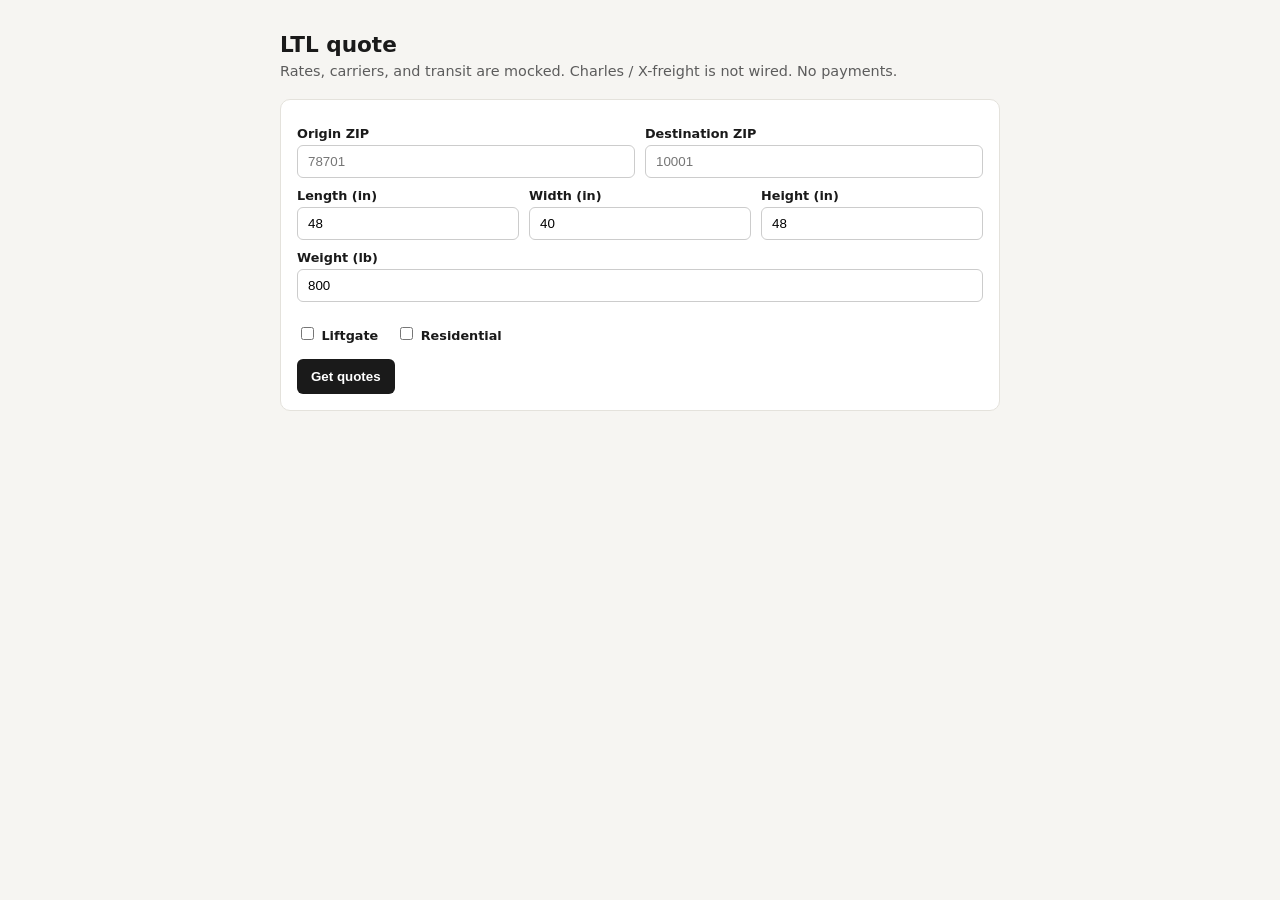
==== index.html @ f281b74c "Add quote form UI only (wires quotes.js and book.js)." ====
<!DOCTYPE html>
<html lang="en">
<head>
  <meta charset="utf-8">
  <meta name="viewport" content="width=device-width, initial-scale=1">
  <title>LTL quote</title>
  <style>
    :root { font-family: ui-sans-serif, system-ui, sans-serif; color: #1a1a1a; background: #f6f5f2; }
    body { max-width: 720px; margin: 32px auto; padding: 0 16px; }
    h1 { font-size: 1.35rem; font-weight: 650; margin: 0 0 6px; }
    .note { color: #5c5c5c; font-size: 0.9rem; margin: 0 0 20px; }
    form, .card { background: #fff; border: 1px solid #e4e2dc; border-radius: 10px; padding: 16px; }
    label { display: block; font-size: 0.8rem; font-weight: 600; margin: 10px 0 4px; }
    input[type=text], input[type=number] { width: 100%; box-sizing: border-box; padding: 8px 10px; border: 1px solid #ccc; border-radius: 6px; }
    .row { display: grid; grid-template-columns: 1fr 1fr; gap: 10px; }
    .dims { display: grid; grid-template-columns: 1fr 1fr 1fr; gap: 10px; }
    .checks { display: flex; gap: 18px; margin: 12px 0; }
    button { background: #1a1a1a; color: #fff; border: 0; border-radius: 6px; padding: 10px 14px; cursor: pointer; font-weight: 600; }
    button.secondary { background: #fff; color: #1a1a1a; border: 1px solid #1a1a1a; }
    #quotes { margin-top: 20px; display: grid; gap: 10px; }
    .quote { display: flex; justify-content: space-between; align-items: center; gap: 12px; }
    .badge { display: inline-block; font-size: 0.72rem; text-transform: uppercase; letter-spacing: .03em; background: #efeae0; padding: 2px 6px; border-radius: 4px; margin-left: 6px; }
    #booked { margin-top: 16px; }
    .err { color: #9b1c1c; font-size: 0.9rem; }
  </style>
</head>
<body>
  <h1>LTL quote</h1>
  <p class="note">Rates, carriers, and transit are mocked. Charles / X-freight is not wired. No payments.</p>
  <form id="quote-form">
    <div class="row">
      <div>
        <label for="origin">Origin ZIP</label>
        <input id="origin" name="origin" type="text" inputmode="numeric" required placeholder="78701">
      </div>
      <div>
        <label for="destination">Destination ZIP</label>
        <input id="destination" name="destination" type="text" inputmode="numeric" required placeholder="10001">
      </div>
    </div>
    <div class="dims">
      <div>
        <label for="length">Length (in)</label>
        <input id="length" name="length" type="number" min="1" step="1" required value="48">
      </div>
      <div>
        <label for="width">Width (in)</label>
        <input id="width" name="width" type="number" min="1" step="1" required value="40">
      </div>
      <div>
        <label for="height">Height (in)</label>
        <input id="height" name="height" type="number" min="1" step="1" required value="48">
      </div>
    </div>
    <label for="weight">Weight (lb)</label>
    <input id="weight" name="weight" type="number" min="1" step="1" required value="800">
    <div class="checks">
      <label><input type="checkbox" id="liftgate" name="liftgate"> Liftgate</label>
      <label><input type="checkbox" id="residential" name="residential"> Residential</label>
    </div>
    <button type="submit">Get quotes</button>
    <p id="form-err" class="err" hidden></p>
  </form>
  <div id="quotes" hidden></div>
  <div id="booked" hidden></div>
  <script src="quotes.js"></script>
  <script src="book.js"></script>
  <script>
    var formEl = document.getElementById("quote-form");
    var quotesEl = document.getElementById("quotes");
    var bookedEl = document.getElementById("booked");
    var lastForm = null;

    function readForm() {
      return {
        origin: formEl.origin.value.trim(),
        destination: formEl.destination.value.trim(),
        length: formEl.length.value,
        width: formEl.width.value,
        height: formEl.height.value,
        weight: formEl.weight.value,
        liftgate: formEl.liftgate.checked,
        residential: formEl.residential.checked
      };
    }

    formEl.addEventListener("submit", function (e) {
      e.preventDefault();
      bookedEl.hidden = true;
      var form = readForm();
      lastForm = form;
      var result = window.FreightQuotes.getQuotes(form);
      quotesEl.hidden = false;
      quotesEl.innerHTML = "";
      result.quotes.forEach(function (q) {
        var card = document.createElement("div");
        card.className = "card quote";
        var left = document.createElement("div");
        left.innerHTML = "<strong>" + q.carrier + "</strong> · " + q.service +
          (q.label ? "<span class=\"badge\">" + q.label + "</span>" : "") +
          "<div>$" + q.price.toFixed(2) + " · " + q.days + " day" + (q.days === 1 ? "" : "s") + "</div>";
        var btn = document.createElement("button");
        btn.type = "button";
        btn.className = "secondary";
        btn.textContent = "Book";
        btn.addEventListener("click", function () {
          var row = window.FreightBook.bookQuote(lastForm, q);
          quotesEl.hidden = true;
          bookedEl.hidden = false;
          bookedEl.className = "card";
          bookedEl.innerHTML = "<strong>Booked (mock)</strong><div>" +
            row.carrier + " · " + row.service + " · $" + Number(row.price).toFixed(2) +
            "</div><div>" + row.origin + " → " + row.destination +
            " · " + row.weight_lb + " lb</div><div>CSV downloaded. Row also stored in this browser.</div>";
        });
        card.appendChild(left);
        card.appendChild(btn);
        quotesEl.appendChild(card);
      });
    });
  </script>
</body>
</html>
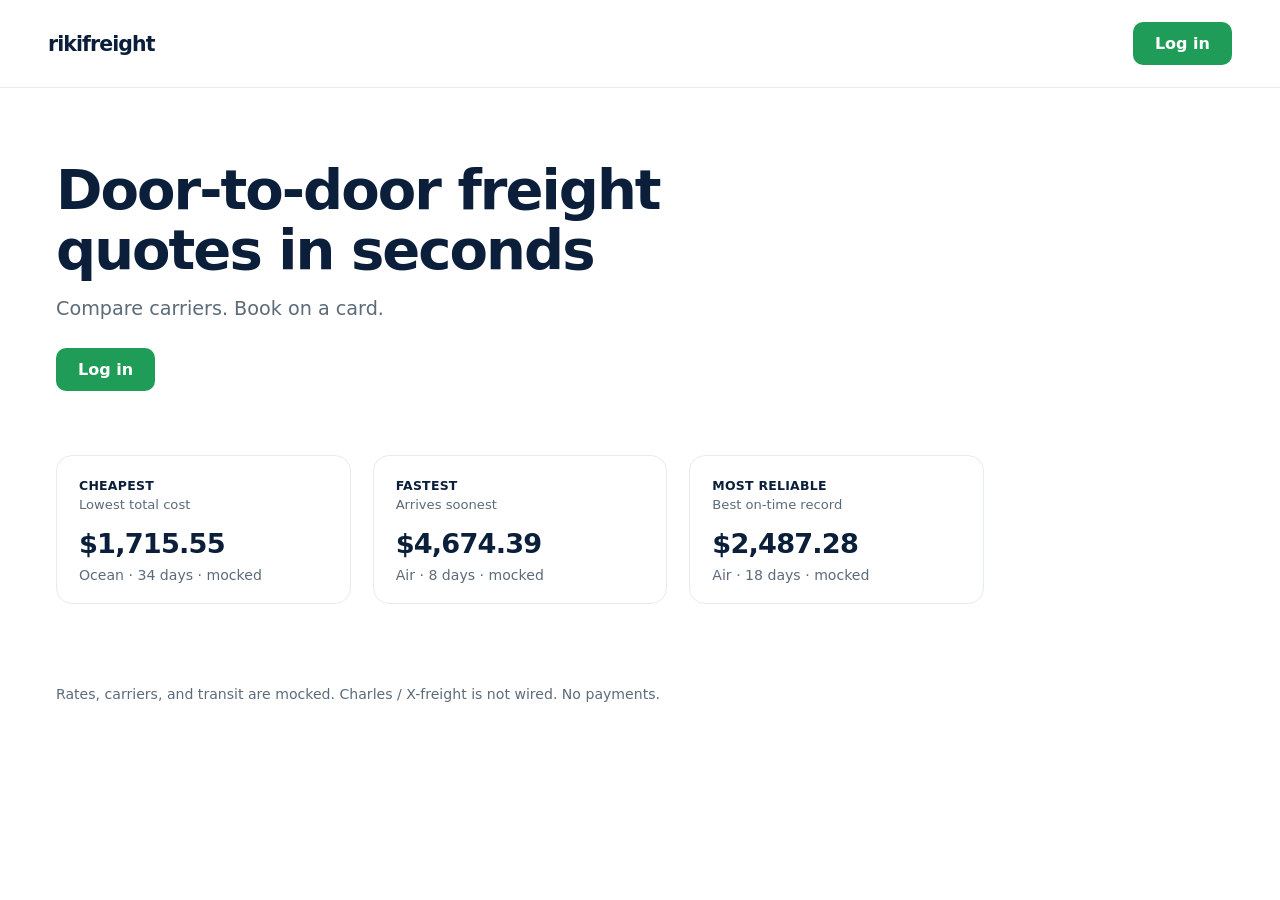
==== commit 8b45776e: "feat: add rikifreight landing and mock login Landing is the GitHub Pages entry: navy wordmark, green" ====
--- a/index.html
+++ b/index.html
@@ -3,121 +3,42 @@
 <head>
   <meta charset="utf-8">
   <meta name="viewport" content="width=device-width, initial-scale=1">
-  <title>LTL quote</title>
-  <style>
-    :root { font-family: ui-sans-serif, system-ui, sans-serif; color: #1a1a1a; background: #f6f5f2; }
-    body { max-width: 720px; margin: 32px auto; padding: 0 16px; }
-    h1 { font-size: 1.35rem; font-weight: 650; margin: 0 0 6px; }
-    .note { color: #5c5c5c; font-size: 0.9rem; margin: 0 0 20px; }
-    form, .card { background: #fff; border: 1px solid #e4e2dc; border-radius: 10px; padding: 16px; }
-    label { display: block; font-size: 0.8rem; font-weight: 600; margin: 10px 0 4px; }
-    input[type=text], input[type=number] { width: 100%; box-sizing: border-box; padding: 8px 10px; border: 1px solid #ccc; border-radius: 6px; }
-    .row { display: grid; grid-template-columns: 1fr 1fr; gap: 10px; }
-    .dims { display: grid; grid-template-columns: 1fr 1fr 1fr; gap: 10px; }
-    .checks { display: flex; gap: 18px; margin: 12px 0; }
-    button { background: #1a1a1a; color: #fff; border: 0; border-radius: 6px; padding: 10px 14px; cursor: pointer; font-weight: 600; }
-    button.secondary { background: #fff; color: #1a1a1a; border: 1px solid #1a1a1a; }
-    #quotes { margin-top: 20px; display: grid; gap: 10px; }
-    .quote { display: flex; justify-content: space-between; align-items: center; gap: 12px; }
-    .badge { display: inline-block; font-size: 0.72rem; text-transform: uppercase; letter-spacing: .03em; background: #efeae0; padding: 2px 6px; border-radius: 4px; margin-left: 6px; }
-    #booked { margin-top: 16px; }
-    .err { color: #9b1c1c; font-size: 0.9rem; }
-  </style>
+  <title>rikifreight</title>
+  <link rel="stylesheet" href="styles.css">
 </head>
 <body>
-  <h1>LTL quote</h1>
-  <p class="note">Rates, carriers, and transit are mocked. Charles / X-freight is not wired. No payments.</p>
-  <form id="quote-form">
-    <div class="row">
-      <div>
-        <label for="origin">Origin ZIP</label>
-        <input id="origin" name="origin" type="text" inputmode="numeric" required placeholder="78701">
-      </div>
-      <div>
-        <label for="destination">Destination ZIP</label>
-        <input id="destination" name="destination" type="text" inputmode="numeric" required placeholder="10001">
-      </div>
-    </div>
-    <div class="dims">
-      <div>
-        <label for="length">Length (in)</label>
-        <input id="length" name="length" type="number" min="1" step="1" required value="48">
-      </div>
-      <div>
-        <label for="width">Width (in)</label>
-        <input id="width" name="width" type="number" min="1" step="1" required value="40">
-      </div>
-      <div>
-        <label for="height">Height (in)</label>
-        <input id="height" name="height" type="number" min="1" step="1" required value="48">
-      </div>
-    </div>
-    <label for="weight">Weight (lb)</label>
-    <input id="weight" name="weight" type="number" min="1" step="1" required value="800">
-    <div class="checks">
-      <label><input type="checkbox" id="liftgate" name="liftgate"> Liftgate</label>
-      <label><input type="checkbox" id="residential" name="residential"> Residential</label>
-    </div>
-    <button type="submit">Get quotes</button>
-    <p id="form-err" class="err" hidden></p>
-  </form>
-  <div id="quotes" hidden></div>
-  <div id="booked" hidden></div>
-  <script src="quotes.js"></script>
-  <script src="book.js"></script>
-  <script>
-    var formEl = document.getElementById("quote-form");
-    var quotesEl = document.getElementById("quotes");
-    var bookedEl = document.getElementById("booked");
-    var lastForm = null;
+  <header class="topbar">
+    <a class="wordmark" href="index.html">rikifreight</a>
+    <a class="btn" href="login.html">Log in</a>
+  </header>
 
-    function readForm() {
-      return {
-        origin: formEl.origin.value.trim(),
-        destination: formEl.destination.value.trim(),
-        length: formEl.length.value,
-        width: formEl.width.value,
-        height: formEl.height.value,
-        weight: formEl.weight.value,
-        liftgate: formEl.liftgate.checked,
-        residential: formEl.residential.checked
-      };
-    }
+  <section class="landing-hero">
+    <h1>Door-to-door freight quotes in seconds</h1>
+    <p class="lede">Compare carriers. Book on a card.</p>
+    <a class="btn" href="login.html">Log in</a>
+  </section>
 
-    formEl.addEventListener("submit", function (e) {
-      e.preventDefault();
-      bookedEl.hidden = true;
-      var form = readForm();
-      lastForm = form;
-      var result = window.FreightQuotes.getQuotes(form);
-      quotesEl.hidden = false;
-      quotesEl.innerHTML = "";
-      result.quotes.forEach(function (q) {
-        var card = document.createElement("div");
-        card.className = "card quote";
-        var left = document.createElement("div");
-        left.innerHTML = "<strong>" + q.carrier + "</strong> · " + q.service +
-          (q.label ? "<span class=\"badge\">" + q.label + "</span>" : "") +
-          "<div>$" + q.price.toFixed(2) + " · " + q.days + " day" + (q.days === 1 ? "" : "s") + "</div>";
-        var btn = document.createElement("button");
-        btn.type = "button";
-        btn.className = "secondary";
-        btn.textContent = "Book";
-        btn.addEventListener("click", function () {
-          var row = window.FreightBook.bookQuote(lastForm, q);
-          quotesEl.hidden = true;
-          bookedEl.hidden = false;
-          bookedEl.className = "card";
-          bookedEl.innerHTML = "<strong>Booked (mock)</strong><div>" +
-            row.carrier + " · " + row.service + " · $" + Number(row.price).toFixed(2) +
-            "</div><div>" + row.origin + " → " + row.destination +
-            " · " + row.weight_lb + " lb</div><div>CSV downloaded. Row also stored in this browser.</div>";
-        });
-        card.appendChild(left);
-        card.appendChild(btn);
-        quotesEl.appendChild(card);
-      });
-    });
-  </script>
+  <section class="samples" aria-label="Sample quotes">
+    <article class="sample">
+      <p class="kicker">Cheapest</p>
+      <p class="sub">Lowest total cost</p>
+      <p class="price">$1,715.55</p>
+      <p class="meta">Ocean · 34 days · mocked</p>
+    </article>
+    <article class="sample">
+      <p class="kicker">Fastest</p>
+      <p class="sub">Arrives soonest</p>
+      <p class="price">$4,674.39</p>
+      <p class="meta">Air · 8 days · mocked</p>
+    </article>
+    <article class="sample">
+      <p class="kicker">Most reliable</p>
+      <p class="sub">Best on-time record</p>
+      <p class="price">$2,487.28</p>
+      <p class="meta">Air · 18 days · mocked</p>
+    </article>
+  </section>
+
+  <p class="note landing-foot">Rates, carriers, and transit are mocked. Charles / X-freight is not wired. No payments.</p>
 </body>
 </html>
--- a/styles.css
+++ b/styles.css
@@ -0,0 +1,344 @@
+/* Neutral rikifreight mock: white, navy type, green CTAs, soft cards. */
+:root {
+  --navy: #0b1f3a;
+  --navy-2: #16324f;
+  --green: #1f9d58;
+  --green-hover: #188a4b;
+  --green-soft: #e8f7ee;
+  --text: #0b1f3a;
+  --muted: #5c6b7a;
+  --line: #e6ebf0;
+  --card: #ffffff;
+  --bg: #ffffff;
+  --soft: #f7f9fb;
+  --danger: #b42318;
+  --radius: 14px;
+  --shadow: 0 8px 24px rgba(11, 31, 58, 0.06);
+  font-family: ui-sans-serif, system-ui, -apple-system, "Segoe UI", sans-serif;
+  color: var(--text);
+  background: var(--bg);
+}
+
+* { box-sizing: border-box; }
+html, body { margin: 0; min-height: 100%; background: var(--bg); color: var(--text); }
+button, input, select, textarea { font: inherit; color: inherit; }
+a { color: inherit; }
+
+.wordmark {
+  font-weight: 750;
+  font-size: 1.28rem;
+  letter-spacing: -0.045em;
+  color: var(--navy);
+  text-decoration: none;
+}
+.wordmark:hover { color: var(--navy-2); }
+
+.note, .muted { color: var(--muted); }
+.note { font-size: 0.88rem; line-height: 1.45; margin: 0; }
+
+.btn {
+  display: inline-flex;
+  align-items: center;
+  justify-content: center;
+  background: var(--green);
+  color: #fff;
+  border: 0;
+  border-radius: 10px;
+  padding: 12px 22px;
+  font-weight: 650;
+  cursor: pointer;
+  text-decoration: none;
+  box-shadow: none;
+}
+.btn:hover { background: var(--green-hover); }
+.btn:disabled { opacity: 0.45; cursor: not-allowed; }
+.btn-ghost {
+  background: transparent;
+  color: var(--navy);
+  padding: 8px 10px;
+  font-weight: 600;
+}
+.btn-ghost:hover { background: var(--soft); color: var(--navy); }
+.btn-select {
+  background: #fff;
+  color: var(--navy);
+  border: 1px solid var(--line);
+  width: 100%;
+  padding: 8px 12px;
+}
+.btn-select:hover { border-color: var(--green); color: var(--green); }
+
+.topbar {
+  display: flex;
+  align-items: center;
+  justify-content: space-between;
+  gap: 16px;
+  padding: 22px 48px;
+  border-bottom: 1px solid var(--line);
+  background: #fff;
+}
+.topbar .note { flex: 1; max-width: 520px; margin: 0 12px; }
+.who { font-size: 0.88rem; color: var(--muted); display: flex; align-items: center; gap: 8px; }
+
+label { display: block; font-size: 0.78rem; font-weight: 650; margin: 0 0 6px; color: var(--navy-2); }
+input[type=text], input[type=number], input[type=password], input[type=tel], input[type=date], input[type=time], select, textarea {
+  width: 100%;
+  padding: 10px 12px;
+  border: 1px solid var(--line);
+  border-radius: 10px;
+  background: #fff;
+}
+input:focus, select:focus, textarea:focus {
+  outline: 2px solid rgba(31, 157, 88, 0.35);
+  border-color: var(--green);
+}
+.err { color: var(--danger); font-size: 0.88rem; min-height: 1.2em; }
+
+.card {
+  background: var(--card);
+  border: 1px solid var(--line);
+  border-radius: var(--radius);
+  padding: 20px;
+  box-shadow: none;
+}
+
+.grid-2 { display: grid; grid-template-columns: 1fr 1fr; gap: 12px; }
+.grid-3 { display: grid; grid-template-columns: 1fr 1fr 1fr; gap: 12px; }
+.grid-4 { display: grid; grid-template-columns: 1fr 1fr 1fr 1fr; gap: 12px; }
+.field { min-width: 0; }
+
+/* Landing */
+.landing-hero { max-width: 760px; padding: 72px 56px 24px; }
+.landing-hero h1 {
+  font-size: clamp(2.4rem, 5vw, 3.5rem);
+  line-height: 1.08;
+  letter-spacing: -0.035em;
+  font-weight: 700;
+  margin: 0 0 16px;
+  color: var(--navy);
+}
+.landing-hero .lede {
+  font-size: 1.2rem;
+  color: var(--muted);
+  margin: 0 0 28px;
+}
+.samples {
+  display: grid;
+  grid-template-columns: repeat(3, minmax(0, 1fr));
+  gap: 22px;
+  max-width: 1040px;
+  padding: 40px 56px 80px;
+}
+.sample {
+  border: 1px solid var(--line);
+  border-radius: 16px;
+  padding: 22px 22px 20px;
+  background: #fff;
+}
+.sample .kicker {
+  font-size: 0.78rem;
+  font-weight: 700;
+  letter-spacing: 0.02em;
+  text-transform: uppercase;
+  color: var(--navy);
+  margin: 0 0 4px;
+}
+.sample .sub { font-size: 0.82rem; color: var(--muted); margin: 0 0 16px; }
+.sample .price {
+  font-size: 1.7rem;
+  font-weight: 700;
+  letter-spacing: -0.03em;
+  margin: 0 0 8px;
+}
+.sample .meta { font-size: 0.88rem; color: var(--muted); margin: 0; }
+.landing-foot { padding: 0 56px 48px; }
+
+/* Login */
+.login-wrap {
+  min-height: calc(100vh - 80px);
+  display: flex;
+  align-items: center;
+  justify-content: center;
+  padding: 40px 16px 64px;
+}
+.login-card {
+  width: 100%;
+  max-width: 420px;
+  border: 1px solid var(--line);
+  border-radius: 16px;
+  padding: 36px 32px 28px;
+  background: #fff;
+}
+.login-card h1 { font-size: 1.45rem; margin: 0 0 8px; }
+.login-card .btn { width: 100%; margin-top: 8px; }
+.login-card .stack { display: grid; gap: 14px; margin: 22px 0 8px; }
+
+/* Quote workspace */
+.app-shell { min-height: 100vh; display: flex; flex-direction: column; background: #fff; }
+.workspace { display: flex; flex: 1; min-height: 0; }
+.rail {
+  width: 280px;
+  flex-shrink: 0;
+  background: var(--soft);
+  border-right: 1px solid var(--line);
+  padding: 28px 18px 40px;
+}
+.rail h2 { font-size: 0.72rem; text-transform: uppercase; letter-spacing: 0.08em; color: var(--muted); margin: 0 0 16px; font-weight: 700; }
+.step {
+  display: grid;
+  grid-template-columns: 22px 1fr;
+  gap: 10px;
+  width: 100%;
+  text-align: left;
+  background: transparent;
+  border: 0;
+  padding: 10px 8px;
+  border-radius: 10px;
+  cursor: pointer;
+  color: var(--muted);
+}
+.step:hover:not(:disabled) { background: #fff; }
+.step:disabled { cursor: default; opacity: 0.55; }
+.step.is-active { color: var(--navy); background: #fff; }
+.step.is-done { color: var(--navy); }
+.step-dot {
+  width: 22px;
+  height: 22px;
+  border-radius: 50%;
+  border: 1.5px solid var(--line);
+  display: flex;
+  align-items: center;
+  justify-content: center;
+  font-size: 0.7rem;
+  font-weight: 700;
+  margin-top: 1px;
+  background: #fff;
+}
+.step.is-active .step-dot { border-color: var(--green); background: var(--green); color: #fff; }
+.step.is-done .step-dot { border-color: var(--green); background: var(--green-soft); color: var(--green); }
+.step-title { font-size: 0.92rem; font-weight: 650; }
+.step-meta { font-size: 0.75rem; color: var(--muted); margin-top: 2px; line-height: 1.35; }
+
+.main {
+  flex: 1;
+  display: flex;
+  flex-direction: column;
+  min-width: 0;
+  background: #fff;
+}
+.screen { display: none; padding: 36px 44px 24px; flex: 1; }
+.screen.is-on { display: block; }
+.screen h1 { font-size: 1.55rem; margin: 0 0 6px; letter-spacing: -0.02em; }
+.screen .intro { color: var(--muted); margin: 0 0 22px; }
+
+.item-card { position: relative; margin-bottom: 14px; }
+.item-card .remove {
+  position: absolute;
+  top: 12px;
+  right: 12px;
+  background: transparent;
+  border: 0;
+  color: var(--muted);
+  cursor: pointer;
+  font-size: 1.1rem;
+  line-height: 1;
+}
+.add-item {
+  width: 100%;
+  border: 1px dashed var(--line);
+  background: var(--soft);
+  color: var(--green);
+  border-radius: 12px;
+  padding: 12px;
+  font-weight: 650;
+  cursor: pointer;
+  margin: 4px 0 20px;
+}
+.add-item:hover { border-color: var(--green); background: var(--green-soft); }
+.summary {
+  display: grid;
+  grid-template-columns: repeat(5, minmax(0, 1fr));
+  gap: 10px;
+}
+.summary .chip {
+  border: 1px solid var(--line);
+  border-radius: 12px;
+  padding: 12px;
+  background: var(--soft);
+}
+.summary .chip span { display: block; font-size: 0.72rem; color: var(--muted); font-weight: 650; margin-bottom: 4px; }
+.summary .chip strong { font-size: 0.92rem; font-weight: 650; }
+
+.acc-table { width: 100%; border-collapse: collapse; }
+.acc-table th, .acc-table td { padding: 10px 8px; border-bottom: 1px solid var(--line); text-align: left; font-size: 0.9rem; }
+.acc-table th { font-size: 0.72rem; text-transform: uppercase; letter-spacing: 0.04em; color: var(--muted); }
+.acc-table td.check { text-align: center; width: 72px; }
+.acc-help { display: block; font-size: 0.75rem; color: var(--muted); }
+.two-col { display: grid; grid-template-columns: 1.3fr 0.9fr; gap: 28px; }
+
+.pills { display: flex; gap: 8px; margin: 0 0 18px; }
+.pill {
+  border: 1px solid var(--line);
+  background: #fff;
+  border-radius: 999px;
+  padding: 8px 14px;
+  cursor: pointer;
+  font-weight: 650;
+  font-size: 0.88rem;
+}
+.pill.is-on { border-color: var(--navy); background: var(--navy); color: #fff; }
+
+.route-grid {
+  display: grid;
+  grid-template-columns: 140px repeat(4, minmax(0, 1fr));
+  gap: 12px;
+  align-items: stretch;
+}
+.route-head { font-size: 0.78rem; font-weight: 700; }
+.route-head .sub { display: block; font-weight: 500; color: var(--muted); margin-top: 2px; }
+.mode-cell { padding-top: 18px; }
+.mode-cell strong { display: block; }
+.mode-cell span { font-size: 0.78rem; color: var(--muted); }
+.qcard {
+  border: 1px solid var(--line);
+  border-radius: 14px;
+  padding: 14px;
+  background: #fff;
+  text-align: left;
+  cursor: pointer;
+  width: 100%;
+}
+.qcard:hover { border-color: var(--green); }
+.qcard.is-on { border-color: var(--green); box-shadow: 0 0 0 3px rgba(31, 157, 88, 0.18); }
+.qcard .amt { font-size: 1.25rem; font-weight: 750; letter-spacing: -0.03em; margin: 0 0 6px; }
+.qcard .when { font-size: 0.82rem; color: var(--navy-2); margin: 0 0 6px; }
+.qcard .via { font-size: 0.78rem; color: var(--muted); margin: 0 0 10px; line-height: 1.35; }
+
+.addr-grid { display: grid; grid-template-columns: 1fr 1fr; gap: 16px; }
+.duty-box { background: var(--soft); }
+.duty-box dl { margin: 0; }
+.duty-box div { display: flex; justify-content: space-between; gap: 8px; padding: 6px 0; font-size: 0.9rem; border-bottom: 1px solid var(--line); }
+.duty-box .fine { font-size: 0.78rem; color: var(--muted); margin-top: 10px; }
+
+.recap { display: grid; grid-template-columns: 1fr 280px; gap: 20px; }
+.terms { display: flex; gap: 10px; align-items: flex-start; font-size: 0.88rem; margin: 16px 0; }
+.booked-panel { max-width: 560px; }
+.booked-panel h1 { color: var(--green); }
+
+.footer-cta {
+  display: flex;
+  justify-content: space-between;
+  align-items: center;
+  gap: 16px;
+  padding: 16px 44px 28px;
+  border-top: 1px solid var(--line);
+  background: #fff;
+}
+
+@media (max-width: 980px) {
+  .topbar, .landing-hero, .samples, .landing-foot { padding-left: 20px; padding-right: 20px; }
+  .samples, .summary, .route-grid, .addr-grid, .recap, .two-col { grid-template-columns: 1fr; }
+  .workspace { flex-direction: column; }
+  .rail { width: 100%; border-right: 0; border-bottom: 1px solid var(--line); }
+  .grid-4, .grid-3 { grid-template-columns: 1fr 1fr; }
+}
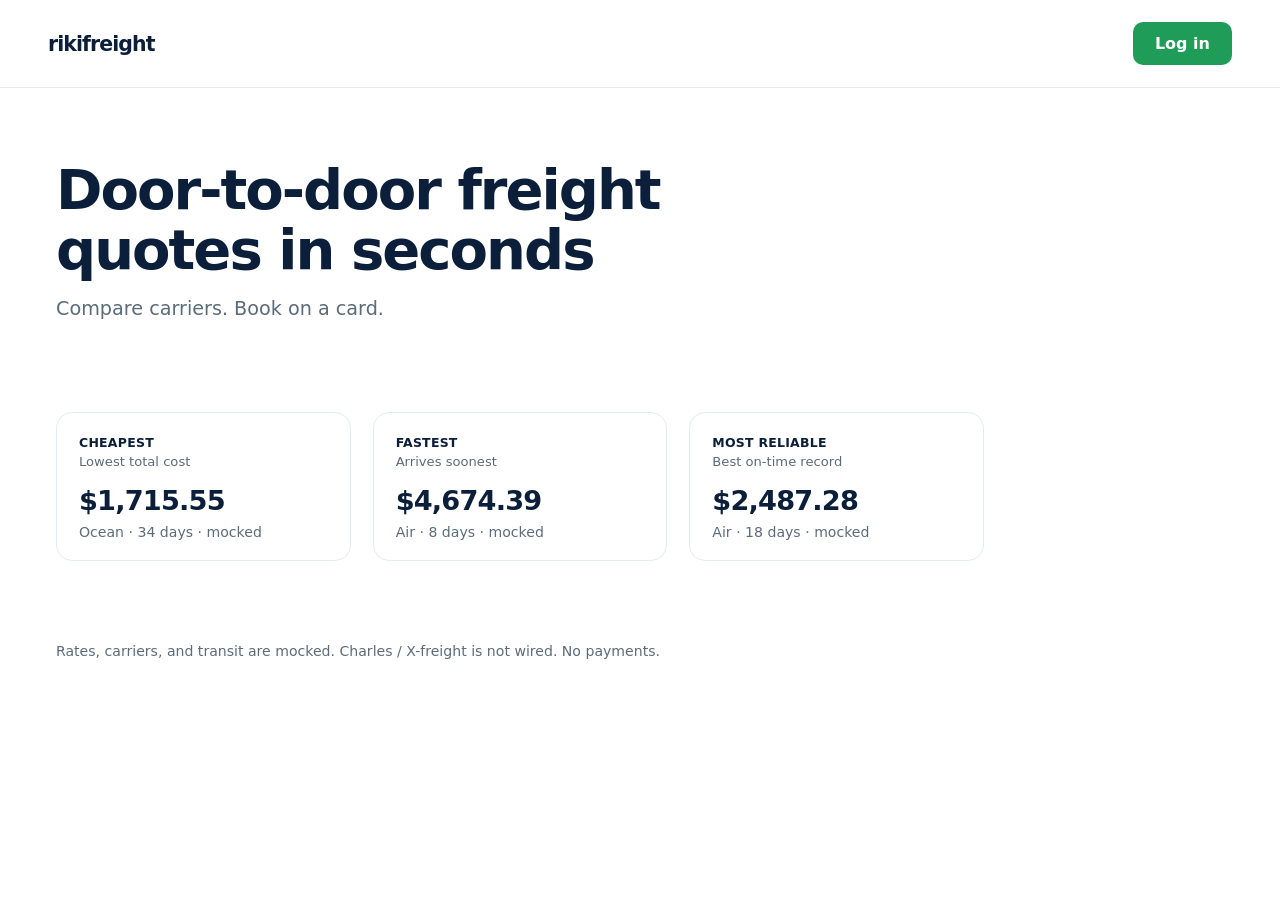
==== commit 19b43da6: "fix: style Log out as site button and drop duplicate landing Log in Use the green .btn on quote.html" ====
--- a/index.html
+++ b/index.html
@@ -15,7 +15,6 @@
   <section class="landing-hero">
     <h1>Door-to-door freight quotes in seconds</h1>
     <p class="lede">Compare carriers. Book on a card.</p>
-    <a class="btn" href="login.html">Log in</a>
   </section>
 
   <section class="samples" aria-label="Sample quotes">
--- a/styles.css
+++ b/styles.css
@@ -52,13 +52,6 @@
 }
 .btn:hover { background: var(--green-hover); }
 .btn:disabled { opacity: 0.45; cursor: not-allowed; }
-.btn-ghost {
-  background: transparent;
-  color: var(--navy);
-  padding: 8px 10px;
-  font-weight: 600;
-}
-.btn-ghost:hover { background: var(--soft); color: var(--navy); }
 .btn-select {
   background: #fff;
   color: var(--navy);
